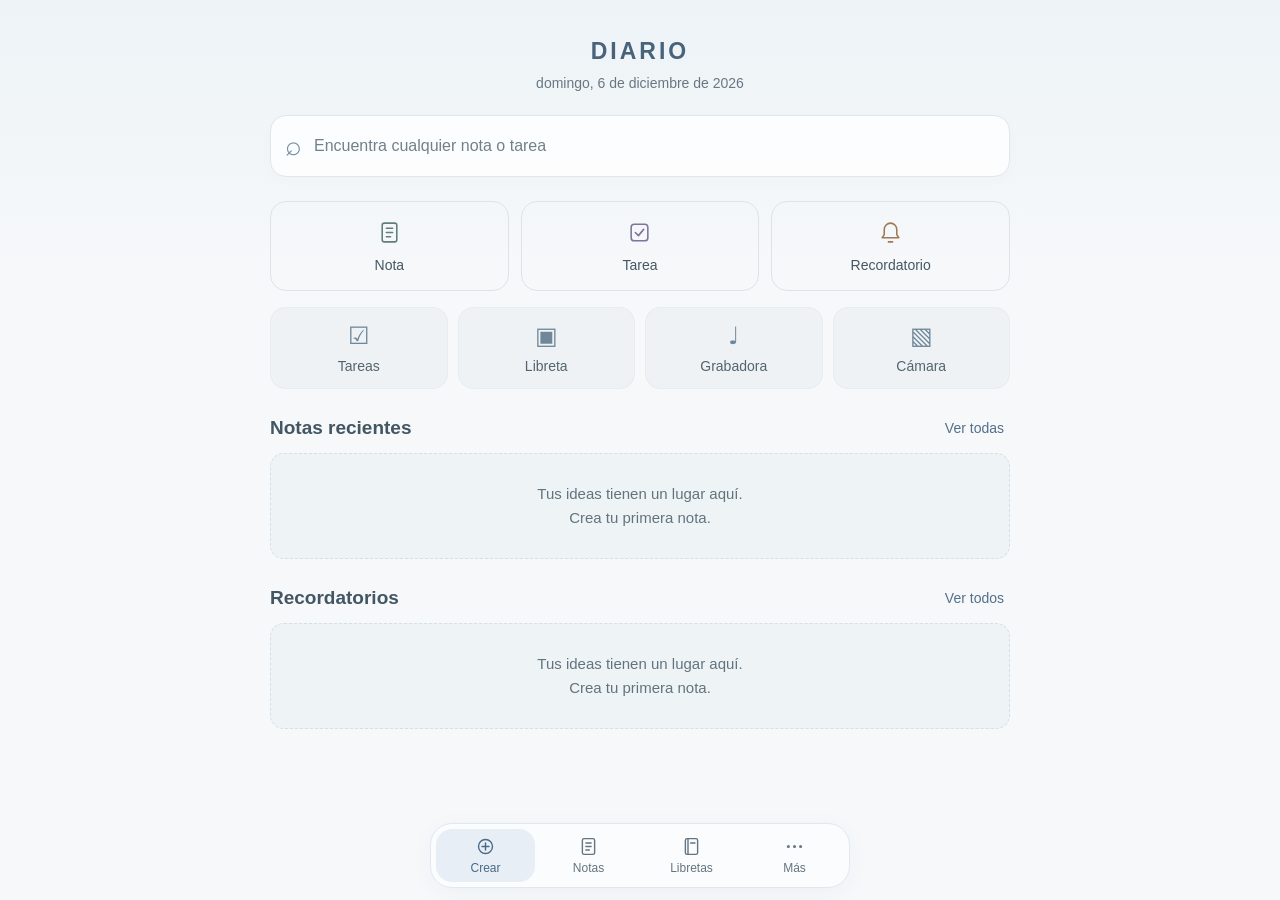
==== mi-cuaderno/index.html @ 50508338 "Add files via upload" ====
<!doctype html>
<html lang="es"><head><meta charset="UTF-8"><meta name="viewport" content="width=device-width,initial-scale=1,viewport-fit=cover"><meta name="theme-color" content="#edf3f7"><meta name="apple-mobile-web-app-capable" content="yes"><meta name="apple-mobile-web-app-title" content="DIARIO"><meta name="description" content="Tus notas, tareas y libretas en un solo lugar."><title>DIARIO</title><link rel="manifest" href="manifest.webmanifest"><link rel="icon" href="icon.svg"><link rel="apple-touch-icon" href="icon-192.png"><link rel="stylesheet" href="style.css"></head>
<body><main><section class="welcome"><h1>DIARIO</h1><p id="date"></p></section><label class="search"><span>⌕</span><input id="search" type="search" placeholder="Encuentra cualquier nota o tarea" aria-label="Buscar notas y tareas"></label><section id="content"></section></main><nav aria-label="Navegación principal"><button data-view="home"><svg viewBox="0 0 24 24" aria-hidden="true"><circle cx="12" cy="12" r="8"/><path d="M12 8v8M8 12h8"/></svg><span>Crear</span></button><button data-view="notes"><svg viewBox="0 0 24 24" aria-hidden="true"><rect x="5" y="3" width="14" height="18" rx="2"/><path d="M9 8h6M9 12h6M9 16h4"/></svg><span>Notas</span></button><button data-view="books"><svg viewBox="0 0 24 24" aria-hidden="true"><rect x="5" y="3" width="14" height="18" rx="2"/><path d="M8 3v18M11 8h5"/></svg><span>Libretas</span></button><button data-view="more"><svg viewBox="0 0 24 24" aria-hidden="true"><circle cx="5" cy="12" r="1"/><circle cx="12" cy="12" r="1"/><circle cx="19" cy="12" r="1"/></svg><span>Más</span></button></nav>
<dialog id="editor"><form id="note-form"><div class="dialog-head"><button type="button" id="cancel">Cancelar</button><strong id="editor-label">Nueva nota</strong><button class="save" type="submit">Guardar</button></div><input id="title" placeholder="Título" aria-label="Título" maxlength="200"><select id="book" aria-label="Libreta"></select><label class="reminder-label">Recordatorio<input id="reminder" type="datetime-local" aria-label="Fecha y hora del recordatorio"></label><button type="button" id="detect-reminder" class="reminder-detect">Reconocer fecha y hora del texto</button><p id="reminder-status" role="status" class="caption"></p><textarea id="body" placeholder="Empieza a escribir…" aria-label="Contenido"></textarea><div class="voice-controls"><button type="button" id="dictate" aria-pressed="false">🎙 Dictar texto</button><button type="button" id="record" aria-pressed="false">● Grabar audio</button></div><p id="voice-status" role="status" aria-live="polite"></p><p class="caption">El dictado usa el servicio de voz del navegador y puede necesitar conexión. También puedes usar el micrófono del teclado del iPhone.</p><label class="attachment">Adjuntar foto o archivo<input id="attachment" type="file" accept="image/*,application/pdf,audio/*"></label><div id="attachments"></div><button type="button" id="delete" class="danger">Eliminar nota</button></form></dialog><input id="import" type="file" accept="application/json,.json" hidden><div id="toast" role="status"></div><script src="app.js"></script></body></html>
---- mi-cuaderno/style.css ----
:root{font-family:-apple-system,BlinkMacSystemFont,"Segoe UI",sans-serif;color:#171717;background:#fff;font-size:16px;--green:#00aa2b;--purple:#a153ec;--blue:#535fff}*{box-sizing:border-box}body{margin:0}button,input,textarea,select{font:inherit}button{cursor:pointer;border:0;background:none;color:inherit}main{max-width:780px;margin:auto;padding:calc(22px + env(safe-area-inset-top)) 20px 130px}header{display:flex;align-items:center;justify-content:space-between}.avatar,.round{width:44px;height:44px;border-radius:50%;background:#30628f;color:white;font-size:24px}.round{background:var(--blue)}.brand{font-size:12px;letter-spacing:2px;color:#767676;font-weight:600}.welcome{text-align:center;margin:28px 0}h1{font-size:30px;letter-spacing:-1px;margin:0 0 10px}.welcome p{color:#787878;margin:0;font-size:15px}.search{display:flex;align-items:center;gap:10px;padding:14px;border:1px solid #d6d6d6;border-radius:12px;margin-bottom:30px}.search span{font-size:28px;color:#777}.search input{width:100%;border:0;outline:0;background:transparent;min-width:0}.actions{display:grid;grid-template-columns:1fr 1fr;gap:14px}.action{border-radius:13px;height:135px;color:white;text-align:left;padding:18px;display:flex;flex-direction:column;justify-content:space-between;overflow:hidden}.action strong{font-size:18px}.action span{font-size:40px;align-self:flex-end;opacity:.7}.green{background:var(--green)}.purple{background:var(--purple)}.shortcuts{display:grid;grid-template-columns:repeat(4,1fr);gap:10px;margin-top:16px}.shortcuts button{background:#f3f3f3;border-radius:13px;min-height:95px;font-size:14px;padding:10px 2px}.shortcuts span{display:block;font-size:27px;margin-bottom:12px}.section-head{display:flex;align-items:center;justify-content:space-between;margin:32px 0 14px}h2{font-size:21px;margin:0}.section-head button{color:var(--blue);font-weight:600}.scratch{background:#fff4b8;border:1px solid #e0d9b1;border-radius:7px;width:100%;height:155px;padding:15px;resize:vertical;font-size:17px;line-height:1.5}.caption{font-size:13px;color:#777;margin-top:9px}.card{display:block;width:100%;text-align:left;border:1px solid #e8e8e8;border-radius:12px;padding:16px;margin-bottom:10px;background:white}.card strong{display:block;margin-bottom:6px;font-size:17px}.card p{color:#777;margin:6px 0;line-height:1.5;white-space:pre-wrap;overflow-wrap:anywhere}.meta{font-size:13px;color:#888}.empty{padding:36px 20px;background:#f7f8f7;border-radius:14px;text-align:center;color:#777;line-height:1.6}.task{display:flex;align-items:center;gap:12px;padding:14px 0;border-bottom:1px solid #eee}.task input{width:22px;height:22px;accent-color:var(--purple)}.task label{flex:1;overflow-wrap:anywhere}.task.done label{text-decoration:line-through;color:#999}.task button{font-size:20px;color:#888}nav{position:fixed;bottom:calc(12px + env(safe-area-inset-bottom));left:50%;transform:translateX(-50%);width:calc(100% - 32px);max-width:500px;display:flex;background:rgba(255,255,255,.95);border:1px solid #e5e5e5;border-radius:40px;padding:6px;box-shadow:0 5px 30px #0000000c;backdrop-filter:blur(15px)}nav button{flex:1;border-radius:30px;font-size:26px;padding:8px 0}nav span{display:block;font-size:12px;margin-top:3px}nav .active{background:#eceeff;color:var(--blue)}dialog{border:0;border-radius:20px;width:calc(100% - 24px);max-width:650px;padding:20px;max-height:90dvh}dialog::backdrop{background:#0006;backdrop-filter:blur(4px)}.dialog-head{display:flex;align-items:center;justify-content:space-between;gap:8px;margin-bottom:20px;font-size:14px}.dialog-head button{padding:8px 0;color:var(--blue)}.save{font-weight:700}#title{font-size:26px;font-weight:700;border:0;width:100%;padding:8px 0;outline:none}#book{padding:8px;border:1px solid #ddd;border-radius:7px;margin:12px 0;background:#fff}#body{width:100%;min-height:35dvh;border:0;outline:none;resize:vertical;line-height:1.7}.attachment{display:block;color:var(--blue);font-size:14px;padding:12px 0}.attachment input{display:block;margin-top:10px;width:100%}#attachments img{max-width:100%;max-height:220px;border-radius:8px}#attachments a{display:block;padding:10px;overflow-wrap:anywhere}.danger{color:#b22;padding:12px 0;font-size:14px}#toast{position:fixed;bottom:120px;left:50%;transform:translateX(-50%);background:#222;color:white;border-radius:12px;padding:12px 20px;display:none;z-index:10}.settings button{display:block;width:100%;padding:18px;text-align:left;border:1px solid #eee;border-radius:12px;margin-bottom:12px}.settings p{color:#777;line-height:1.6}button:focus-visible,input:focus-visible,textarea:focus-visible,select:focus-visible{outline:2px solid var(--blue);outline-offset:3px}@media(min-width:650px){main{padding-top:30px}.action{height:165px}.scratch{height:180px}}@media(max-width:350px){.shortcuts{grid-template-columns:repeat(2,1fr)}.brand{display:none}.dialog-head strong{display:none}}
.voice-controls{display:flex;gap:10px;flex-wrap:wrap;margin:12px 0}.voice-controls button{background:#eceeff;color:#414bd3;border-radius:10px;padding:12px 15px;font-size:15px;min-height:44px}.voice-controls button[aria-pressed="true"]{background:#b22;color:white}.voice-controls button:disabled{opacity:.5;cursor:wait}#voice-status{font-size:14px;line-height:1.5;color:#555}#attachments audio{width:100%;margin-top:12px}
.reminder-label{display:block;font-size:15px;color:#555;margin:12px 0}.reminder-label input{display:block;margin-top:8px;max-width:100%;border:1px solid #ddd;border-radius:8px;padding:10px;background:white;color:#171717}.reminder-detect{color:#414bd3;font-size:14px;padding:10px 0;min-height:44px}

nav{width:calc(100% - 40px);max-width:420px;border-radius:22px;padding:5px;background:rgba(255,255,255,.97);box-shadow:0 2px 12px #00000008;gap:4px}nav button{display:flex;flex-direction:column;align-items:center;justify-content:center;gap:4px;min-height:52px;padding:7px 4px;border-radius:16px;font-size:14px;color:#737373}nav svg{width:21px;height:21px;fill:none;stroke:currentColor;stroke-width:1.6;stroke-linecap:round;stroke-linejoin:round}nav span{font-size:12px;margin:0}nav .active{background:#f1f2ff;color:#535fff}nav button:focus-visible{outline:2px solid #535fff;outline-offset:1px}

.actions{grid-template-columns:repeat(3,minmax(0,1fr));gap:10px}.action{height:auto;min-height:82px;padding:14px 6px;background:transparent;color:#414141;border:1px solid #e8e8e8;border-radius:12px;align-items:center;justify-content:center;gap:9px;text-align:center}.action strong{font-size:14px;font-weight:500}.action svg{width:23px;height:23px;fill:none;stroke:currentColor;stroke-width:1.5;stroke-linecap:round;stroke-linejoin:round}.action:hover{border-color:#aaa}.action:active{background:#fafafa}@media(max-width:350px){.actions{gap:6px}.action strong{font-size:13px}}

.welcome{margin:8px 0 24px}.welcome h1{font-size:24px;font-weight:600;letter-spacing:2px}.welcome p{font-size:14px}
:root{color:#35434b;background:#f6f8fa;--blue:#536f8b;--purple:#7f7396;--green:#607f76}body{background:linear-gradient(180deg,#edf3f7 0,#f6f8fa 270px);min-height:100dvh}.welcome h1{color:#49637a;font-size:23px;letter-spacing:3px}.welcome p{color:#697782}.search{background:#ffffffcf;border-color:#dfe7ed;border-radius:16px;box-shadow:0 3px 15px #526b7a05;margin-bottom:24px}.search span{color:#748da1}.search input{color:#35434b}.search input::placeholder{color:#71808a}.actions{gap:12px}.action{background:transparent;border-color:#dce4eb;border-radius:16px;min-height:90px;color:#455762;gap:12px}.action svg{color:#607f76;width:25px;height:25px}.action[data-action="task"] svg{color:#817399}.action[data-action="reminder"] svg{color:#a07953}.action strong{font-weight:500}.action:hover{border-color:#a9bdcc}.action:active{background:#edf2f6}.shortcuts{gap:10px}.shortcuts button{background:#eef2f5;border:1px solid #e6ecef;color:#536570;min-height:82px;border-radius:15px}.shortcuts span{font-size:24px;color:#6f8798;margin-bottom:8px}.section-head{margin-top:28px}.section-head h2{font-size:19px;font-weight:600;color:#425663}.section-head button{font-weight:500;font-size:14px}.card{background:#ffffffd9;border-color:#e2e9ef;border-radius:15px;padding:17px;border-left:3px solid #bbcbd6}.card strong{color:#3f5260;font-weight:600;font-size:16px}.card p,.caption,.meta,.settings p{color:#667580}.empty{background:#eef3f6;color:#63737e;border:1px dashed #d4dfe7;padding:28px 18px;font-size:15px}.scratch{background:#faf5e6;border-color:#e7dfc9;color:#4e514b;border-radius:14px}.task{border-color:#e2e8ed}.task.done label{color:#727d85}nav{border-color:#e0e7ed;background:rgba(250,252,254,.96);box-shadow:0 5px 22px #41566b0b}nav button{color:#657580}nav .active{background:#e7eef5;color:#496a87}nav button:focus-visible{outline-color:#536f8b}dialog{background:#fcfdfe;color:#35434b;border:1px solid #e3eaf0;border-radius:23px}dialog::backdrop{background:#344a6140}#title,#body{background:transparent;color:#35434b}#title::placeholder,#body::placeholder{color:#75828b}#book,.reminder-label input{background:#f3f6f9;border-color:#dfe6ed;color:#425663}.voice-controls button{background:#eaf0f6;color:#4f6d86}.voice-controls button[aria-pressed="true"]{background:#f0dedc;color:#85483f}.reminder-detect{color:#536f8b}.settings button{background:#ffffffb8;border-color:#e1e8ee;border-radius:15px;color:#465e70}.danger{color:#98594f}#toast{background:#435c70;box-shadow:0 4px 20px #435c7020}
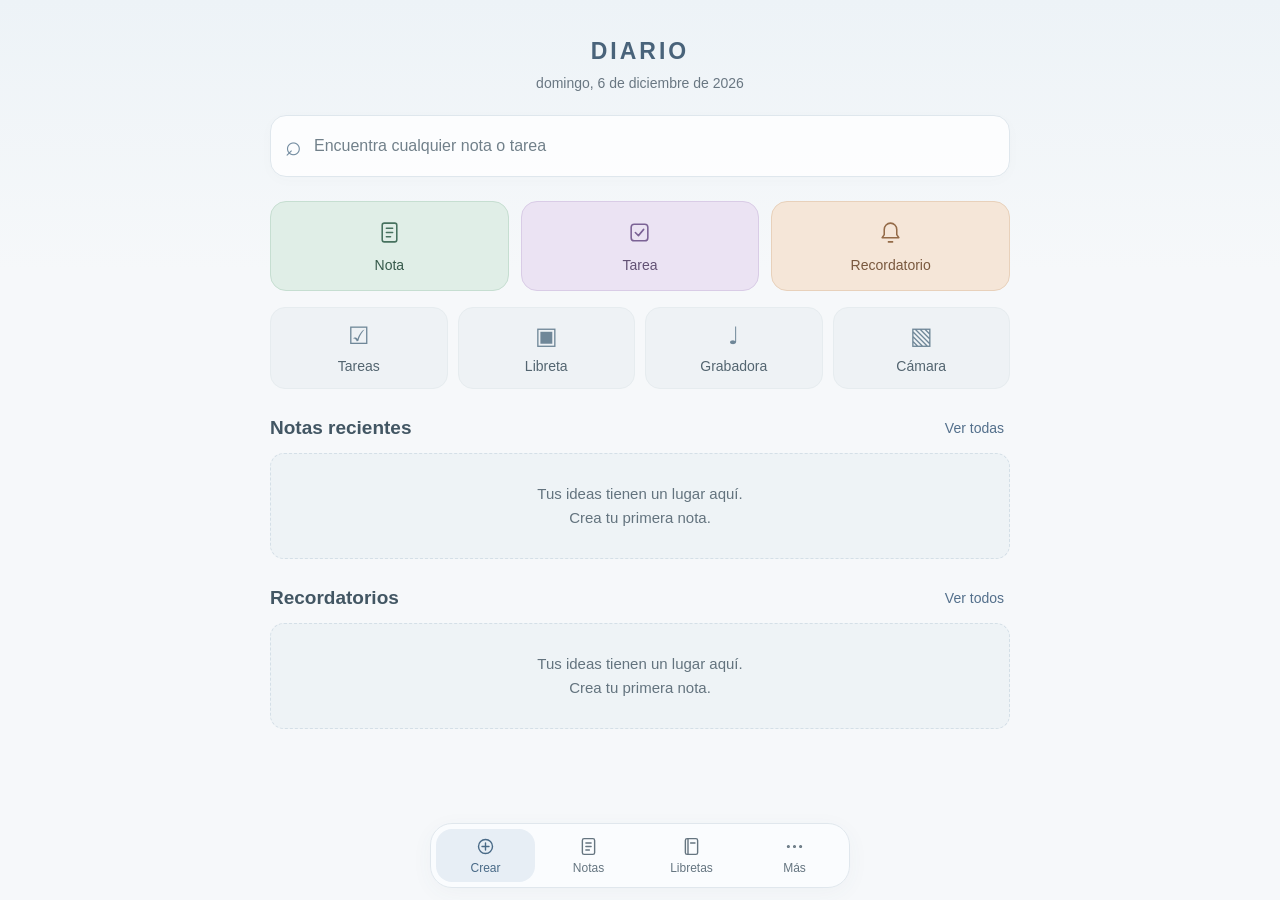
==== commit c582dcbf: "Add files via upload" ====
--- a/mi-cuaderno/index.html
+++ b/mi-cuaderno/index.html
@@ -1,4 +1,4 @@
 <!doctype html>
 <html lang="es"><head><meta charset="UTF-8"><meta name="viewport" content="width=device-width,initial-scale=1,viewport-fit=cover"><meta name="theme-color" content="#edf3f7"><meta name="apple-mobile-web-app-capable" content="yes"><meta name="apple-mobile-web-app-title" content="DIARIO"><meta name="description" content="Tus notas, tareas y libretas en un solo lugar."><title>DIARIO</title><link rel="manifest" href="manifest.webmanifest"><link rel="icon" href="icon.svg"><link rel="apple-touch-icon" href="icon-192.png"><link rel="stylesheet" href="style.css"></head>
 <body><main><section class="welcome"><h1>DIARIO</h1><p id="date"></p></section><label class="search"><span>⌕</span><input id="search" type="search" placeholder="Encuentra cualquier nota o tarea" aria-label="Buscar notas y tareas"></label><section id="content"></section></main><nav aria-label="Navegación principal"><button data-view="home"><svg viewBox="0 0 24 24" aria-hidden="true"><circle cx="12" cy="12" r="8"/><path d="M12 8v8M8 12h8"/></svg><span>Crear</span></button><button data-view="notes"><svg viewBox="0 0 24 24" aria-hidden="true"><rect x="5" y="3" width="14" height="18" rx="2"/><path d="M9 8h6M9 12h6M9 16h4"/></svg><span>Notas</span></button><button data-view="books"><svg viewBox="0 0 24 24" aria-hidden="true"><rect x="5" y="3" width="14" height="18" rx="2"/><path d="M8 3v18M11 8h5"/></svg><span>Libretas</span></button><button data-view="more"><svg viewBox="0 0 24 24" aria-hidden="true"><circle cx="5" cy="12" r="1"/><circle cx="12" cy="12" r="1"/><circle cx="19" cy="12" r="1"/></svg><span>Más</span></button></nav>
-<dialog id="editor"><form id="note-form"><div class="dialog-head"><button type="button" id="cancel">Cancelar</button><strong id="editor-label">Nueva nota</strong><button class="save" type="submit">Guardar</button></div><input id="title" placeholder="Título" aria-label="Título" maxlength="200"><select id="book" aria-label="Libreta"></select><label class="reminder-label">Recordatorio<input id="reminder" type="datetime-local" aria-label="Fecha y hora del recordatorio"></label><button type="button" id="detect-reminder" class="reminder-detect">Reconocer fecha y hora del texto</button><p id="reminder-status" role="status" class="caption"></p><textarea id="body" placeholder="Empieza a escribir…" aria-label="Contenido"></textarea><div class="voice-controls"><button type="button" id="dictate" aria-pressed="false">🎙 Dictar texto</button><button type="button" id="record" aria-pressed="false">● Grabar audio</button></div><p id="voice-status" role="status" aria-live="polite"></p><p class="caption">El dictado usa el servicio de voz del navegador y puede necesitar conexión. También puedes usar el micrófono del teclado del iPhone.</p><label class="attachment">Adjuntar foto o archivo<input id="attachment" type="file" accept="image/*,application/pdf,audio/*"></label><div id="attachments"></div><button type="button" id="delete" class="danger">Eliminar nota</button></form></dialog><input id="import" type="file" accept="application/json,.json" hidden><div id="toast" role="status"></div><script src="app.js"></script></body></html>
+<dialog id="editor"><form id="note-form"><div class="voice-controls"><button type="button" id="dictate" aria-label="Dictar texto" title="Dictar texto" aria-pressed="false"><svg viewBox="0 0 24 24" aria-hidden="true"><rect x="9" y="3" width="6" height="12" rx="3"/><path d="M6 10v2a6 6 0 0 0 12 0v-2M12 18v3M9 21h6"/></svg></button><button type="button" id="keyboard" aria-label="Escribir con teclado" title="Escribir con teclado"><svg viewBox="0 0 24 24" aria-hidden="true"><rect x="2" y="5" width="20" height="14" rx="3"/><path d="M6 9h1m3 0h1m3 0h1m3 0h1M6 12h1m3 0h1m3 0h1m3 0h1M7 16h10"/></svg></button><button type="button" id="record" hidden aria-pressed="false">● Grabar audio</button></div><div class="dialog-head"><button type="button" id="cancel">Cancelar</button><strong id="editor-label">Nueva nota</strong><button class="save" type="submit">Guardar</button></div><input id="title" aria-label="Título" maxlength="200" hidden><select id="book" aria-label="Libreta" hidden></select><label class="reminder-label" id="reminder-fields" hidden>Recordatorio<input id="reminder" type="datetime-local" aria-label="Fecha y hora del recordatorio"></label><button type="button" id="detect-reminder" class="reminder-detect" hidden>Reconocer fecha y hora del texto</button><p id="reminder-status" role="status" class="caption"></p><textarea id="body" aria-label="Contenido"></textarea><p id="voice-status" role="status" aria-live="polite"></p><details id="attachment-options"><summary>Adjuntos</summary><label class="attachment">Adjuntar foto o archivo<input id="attachment" type="file" accept="image/*,application/pdf,audio/*"></label></details><div id="attachments"></div><button type="button" id="delete" class="danger">Eliminar nota</button></form></dialog><input id="import" type="file" accept="application/json,.json" hidden><div id="toast" role="status"></div><script src="app.js"></script></body></html>
--- a/mi-cuaderno/style.css
+++ b/mi-cuaderno/style.css
@@ -8,3 +8,9 @@
 
 .welcome{margin:8px 0 24px}.welcome h1{font-size:24px;font-weight:600;letter-spacing:2px}.welcome p{font-size:14px}
 :root{color:#35434b;background:#f6f8fa;--blue:#536f8b;--purple:#7f7396;--green:#607f76}body{background:linear-gradient(180deg,#edf3f7 0,#f6f8fa 270px);min-height:100dvh}.welcome h1{color:#49637a;font-size:23px;letter-spacing:3px}.welcome p{color:#697782}.search{background:#ffffffcf;border-color:#dfe7ed;border-radius:16px;box-shadow:0 3px 15px #526b7a05;margin-bottom:24px}.search span{color:#748da1}.search input{color:#35434b}.search input::placeholder{color:#71808a}.actions{gap:12px}.action{background:transparent;border-color:#dce4eb;border-radius:16px;min-height:90px;color:#455762;gap:12px}.action svg{color:#607f76;width:25px;height:25px}.action[data-action="task"] svg{color:#817399}.action[data-action="reminder"] svg{color:#a07953}.action strong{font-weight:500}.action:hover{border-color:#a9bdcc}.action:active{background:#edf2f6}.shortcuts{gap:10px}.shortcuts button{background:#eef2f5;border:1px solid #e6ecef;color:#536570;min-height:82px;border-radius:15px}.shortcuts span{font-size:24px;color:#6f8798;margin-bottom:8px}.section-head{margin-top:28px}.section-head h2{font-size:19px;font-weight:600;color:#425663}.section-head button{font-weight:500;font-size:14px}.card{background:#ffffffd9;border-color:#e2e9ef;border-radius:15px;padding:17px;border-left:3px solid #bbcbd6}.card strong{color:#3f5260;font-weight:600;font-size:16px}.card p,.caption,.meta,.settings p{color:#667580}.empty{background:#eef3f6;color:#63737e;border:1px dashed #d4dfe7;padding:28px 18px;font-size:15px}.scratch{background:#faf5e6;border-color:#e7dfc9;color:#4e514b;border-radius:14px}.task{border-color:#e2e8ed}.task.done label{color:#727d85}nav{border-color:#e0e7ed;background:rgba(250,252,254,.96);box-shadow:0 5px 22px #41566b0b}nav button{color:#657580}nav .active{background:#e7eef5;color:#496a87}nav button:focus-visible{outline-color:#536f8b}dialog{background:#fcfdfe;color:#35434b;border:1px solid #e3eaf0;border-radius:23px}dialog::backdrop{background:#344a6140}#title,#body{background:transparent;color:#35434b}#title::placeholder,#body::placeholder{color:#75828b}#book,.reminder-label input{background:#f3f6f9;border-color:#dfe6ed;color:#425663}.voice-controls button{background:#eaf0f6;color:#4f6d86}.voice-controls button[aria-pressed="true"]{background:#f0dedc;color:#85483f}.reminder-detect{color:#536f8b}.settings button{background:#ffffffb8;border-color:#e1e8ee;border-radius:15px;color:#465e70}.danger{color:#98594f}#toast{background:#435c70;box-shadow:0 4px 20px #435c7020}
+/* Fondos suaves para las acciones principales */
+.action[data-action="new"]{background:#e0eee7;border-color:#c6ded1;color:#35594a}.action[data-action="new"] svg{color:#47725f}.action[data-action="task"]{background:#ebe3f3;border-color:#d9cce6;color:#625174}.action[data-action="task"] svg{color:#7b6295}.action[data-action="reminder"]{background:#f5e6d8;border-color:#e8d1bb;color:#79583e}.action[data-action="reminder"] svg{color:#946b48}.action:hover{filter:brightness(.98)}.action:active{filter:brightness(.95)}
+
+[hidden]{display:none!important}#body{min-height:42dvh;padding:8px 0;font-size:18px;line-height:1.7}.voice-controls{justify-content:center;gap:20px;margin:16px 0}.voice-controls button{display:flex;align-items:center;justify-content:center;width:48px;height:48px;min-height:48px;padding:12px;border-radius:50%;background:#eaf0f6;color:#536f8b}.voice-controls svg{width:24px;height:24px;fill:none;stroke:currentColor;stroke-width:1.6;stroke-linecap:round;stroke-linejoin:round}#voice-status:empty,#reminder-status:empty{display:none}#attachment-options summary{font-size:14px;color:#667580;cursor:pointer;padding:10px 0}.reminder-label{margin:0 0 14px}.dialog-head{margin-bottom:12px}#record{width:auto;border-radius:12px}
+
+#note-form>.voice-controls{margin:0 0 12px;justify-content:center}#body{min-height:28dvh}dialog{max-height:92dvh;padding-top:14px}
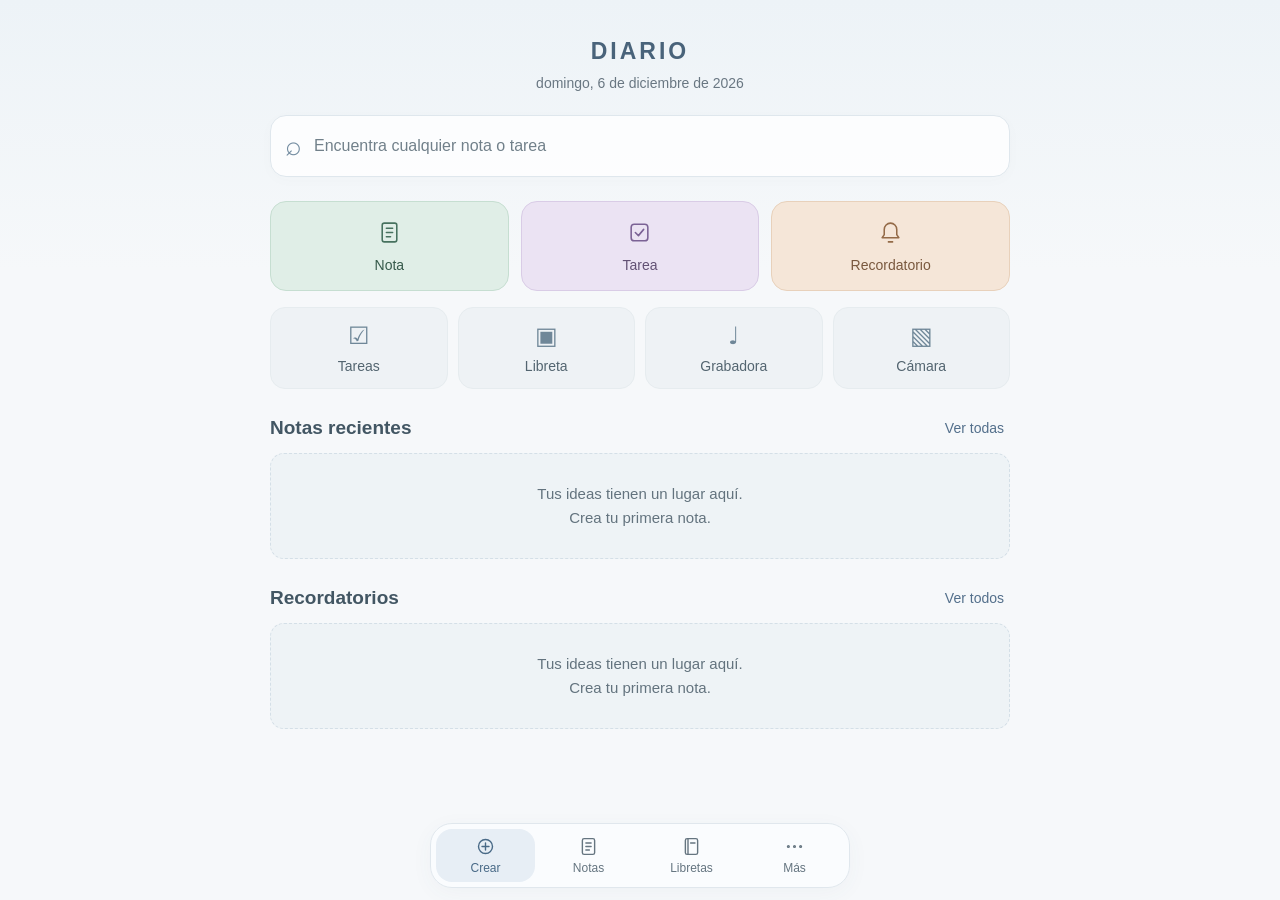
==== commit c22fc3fc: "Add files via upload" ====
--- a/mi-cuaderno/index.html
+++ b/mi-cuaderno/index.html
@@ -1,4 +1,4 @@
 <!doctype html>
-<html lang="es"><head><meta charset="UTF-8"><meta name="viewport" content="width=device-width,initial-scale=1,viewport-fit=cover"><meta name="theme-color" content="#edf3f7"><meta name="apple-mobile-web-app-capable" content="yes"><meta name="apple-mobile-web-app-title" content="DIARIO"><meta name="description" content="Tus notas, tareas y libretas en un solo lugar."><title>DIARIO</title><link rel="manifest" href="manifest.webmanifest"><link rel="icon" href="icon.svg"><link rel="apple-touch-icon" href="icon-192.png"><link rel="stylesheet" href="style.css"></head>
+<html lang="es"><head><meta charset="UTF-8"><meta name="viewport" content="width=device-width,initial-scale=1,viewport-fit=cover"><meta name="theme-color" content="#edf3f7"><meta name="apple-mobile-web-app-capable" content="yes"><meta name="apple-mobile-web-app-title" content="DIARIO"><meta name="description" content="Tus notas, tareas y libretas en un solo lugar."><title>DIARIO</title><link rel="manifest" href="manifest.webmanifest"><link rel="icon" href="icon.svg"><link rel="apple-touch-icon" href="icon-192.png"><link rel="stylesheet" href="style.css?v=12"></head>
 <body><main><section class="welcome"><h1>DIARIO</h1><p id="date"></p></section><label class="search"><span>⌕</span><input id="search" type="search" placeholder="Encuentra cualquier nota o tarea" aria-label="Buscar notas y tareas"></label><section id="content"></section></main><nav aria-label="Navegación principal"><button data-view="home"><svg viewBox="0 0 24 24" aria-hidden="true"><circle cx="12" cy="12" r="8"/><path d="M12 8v8M8 12h8"/></svg><span>Crear</span></button><button data-view="notes"><svg viewBox="0 0 24 24" aria-hidden="true"><rect x="5" y="3" width="14" height="18" rx="2"/><path d="M9 8h6M9 12h6M9 16h4"/></svg><span>Notas</span></button><button data-view="books"><svg viewBox="0 0 24 24" aria-hidden="true"><rect x="5" y="3" width="14" height="18" rx="2"/><path d="M8 3v18M11 8h5"/></svg><span>Libretas</span></button><button data-view="more"><svg viewBox="0 0 24 24" aria-hidden="true"><circle cx="5" cy="12" r="1"/><circle cx="12" cy="12" r="1"/><circle cx="19" cy="12" r="1"/></svg><span>Más</span></button></nav>
-<dialog id="editor"><form id="note-form"><div class="voice-controls"><button type="button" id="dictate" aria-label="Dictar texto" title="Dictar texto" aria-pressed="false"><svg viewBox="0 0 24 24" aria-hidden="true"><rect x="9" y="3" width="6" height="12" rx="3"/><path d="M6 10v2a6 6 0 0 0 12 0v-2M12 18v3M9 21h6"/></svg></button><button type="button" id="keyboard" aria-label="Escribir con teclado" title="Escribir con teclado"><svg viewBox="0 0 24 24" aria-hidden="true"><rect x="2" y="5" width="20" height="14" rx="3"/><path d="M6 9h1m3 0h1m3 0h1m3 0h1M6 12h1m3 0h1m3 0h1m3 0h1M7 16h10"/></svg></button><button type="button" id="record" hidden aria-pressed="false">● Grabar audio</button></div><div class="dialog-head"><button type="button" id="cancel">Cancelar</button><strong id="editor-label">Nueva nota</strong><button class="save" type="submit">Guardar</button></div><input id="title" aria-label="Título" maxlength="200" hidden><select id="book" aria-label="Libreta" hidden></select><label class="reminder-label" id="reminder-fields" hidden>Recordatorio<input id="reminder" type="datetime-local" aria-label="Fecha y hora del recordatorio"></label><button type="button" id="detect-reminder" class="reminder-detect" hidden>Reconocer fecha y hora del texto</button><p id="reminder-status" role="status" class="caption"></p><textarea id="body" aria-label="Contenido"></textarea><p id="voice-status" role="status" aria-live="polite"></p><details id="attachment-options"><summary>Adjuntos</summary><label class="attachment">Adjuntar foto o archivo<input id="attachment" type="file" accept="image/*,application/pdf,audio/*"></label></details><div id="attachments"></div><button type="button" id="delete" class="danger">Eliminar nota</button></form></dialog><input id="import" type="file" accept="application/json,.json" hidden><div id="toast" role="status"></div><script src="app.js"></script></body></html>
+<dialog id="editor"><form id="note-form"><div class="voice-controls"><button type="button" id="dictate" aria-label="Dictar texto" title="Dictar texto" aria-pressed="false"><svg viewBox="0 0 24 24" aria-hidden="true"><rect x="9" y="3" width="6" height="12" rx="3"/><path d="M6 10v2a6 6 0 0 0 12 0v-2M12 18v3M9 21h6"/></svg></button><button type="button" id="keyboard" aria-label="Escribir con teclado" title="Escribir con teclado"><svg viewBox="0 0 24 24" aria-hidden="true"><rect x="2" y="5" width="20" height="14" rx="3"/><path d="M6 9h1m3 0h1m3 0h1m3 0h1M6 12h1m3 0h1m3 0h1m3 0h1M7 16h10"/></svg></button><button type="button" id="record" hidden aria-pressed="false">● Grabar audio</button></div><div class="dialog-head"><button type="button" id="cancel" class="editor-icon" aria-label="Cancelar" title="Cancelar"><span aria-hidden="true">×</span></button><strong id="editor-label">Nueva nota</strong><button class="save editor-icon" type="submit" aria-label="Guardar" title="Guardar"><span aria-hidden="true">✓</span></button></div><input id="title" aria-label="Título" maxlength="200" hidden><select id="book" aria-label="Libreta" hidden></select><label class="reminder-label" id="reminder-fields" hidden>Recordatorio<input id="reminder" type="datetime-local" aria-label="Fecha y hora del recordatorio"></label><button type="button" id="detect-reminder" class="reminder-detect" hidden>Reconocer fecha y hora del texto</button><p id="reminder-status" role="status" class="caption"></p><textarea id="body" aria-label="Contenido"></textarea><p id="voice-status" role="status" aria-live="polite"></p><details id="attachment-options"><summary>Adjuntos</summary><label class="attachment">Adjuntar foto o archivo<input id="attachment" type="file" accept="image/*,application/pdf,audio/*"></label></details><div id="attachments"></div><button type="button" id="delete" class="danger">Eliminar nota</button></form></dialog><input id="import" type="file" accept="application/json,.json" hidden><div id="toast" role="status"></div><script src="app.js"></script></body></html>
--- a/mi-cuaderno/style.css
+++ b/mi-cuaderno/style.css
@@ -14,3 +14,7 @@
 [hidden]{display:none!important}#body{min-height:42dvh;padding:8px 0;font-size:18px;line-height:1.7}.voice-controls{justify-content:center;gap:20px;margin:16px 0}.voice-controls button{display:flex;align-items:center;justify-content:center;width:48px;height:48px;min-height:48px;padding:12px;border-radius:50%;background:#eaf0f6;color:#536f8b}.voice-controls svg{width:24px;height:24px;fill:none;stroke:currentColor;stroke-width:1.6;stroke-linecap:round;stroke-linejoin:round}#voice-status:empty,#reminder-status:empty{display:none}#attachment-options summary{font-size:14px;color:#667580;cursor:pointer;padding:10px 0}.reminder-label{margin:0 0 14px}.dialog-head{margin-bottom:12px}#record{width:auto;border-radius:12px}
 
 #note-form>.voice-controls{margin:0 0 12px;justify-content:center}#body{min-height:28dvh}dialog{max-height:92dvh;padding-top:14px}
+
+.dialog-head .editor-icon{display:flex;align-items:center;justify-content:center;width:44px;height:44px;padding:10px;border-radius:50%;color:#657580}.editor-icon svg{width:24px;height:24px;fill:none;stroke:currentColor;stroke-width:1.8;stroke-linecap:round;stroke-linejoin:round}.dialog-head .save.editor-icon{color:#47725f;background:#e0eee7}.dialog-head #cancel{background:#eef2f5}
+
+.dialog-head{display:grid;grid-template-columns:44px minmax(0,1fr) 44px;align-items:center}.dialog-head strong{text-align:center}.dialog-head .editor-icon{flex-shrink:0;min-width:44px;min-height:44px}.editor-icon span{display:block;font-family:-apple-system,BlinkMacSystemFont,"Segoe UI",sans-serif;font-size:30px;font-weight:400;line-height:1;color:inherit}
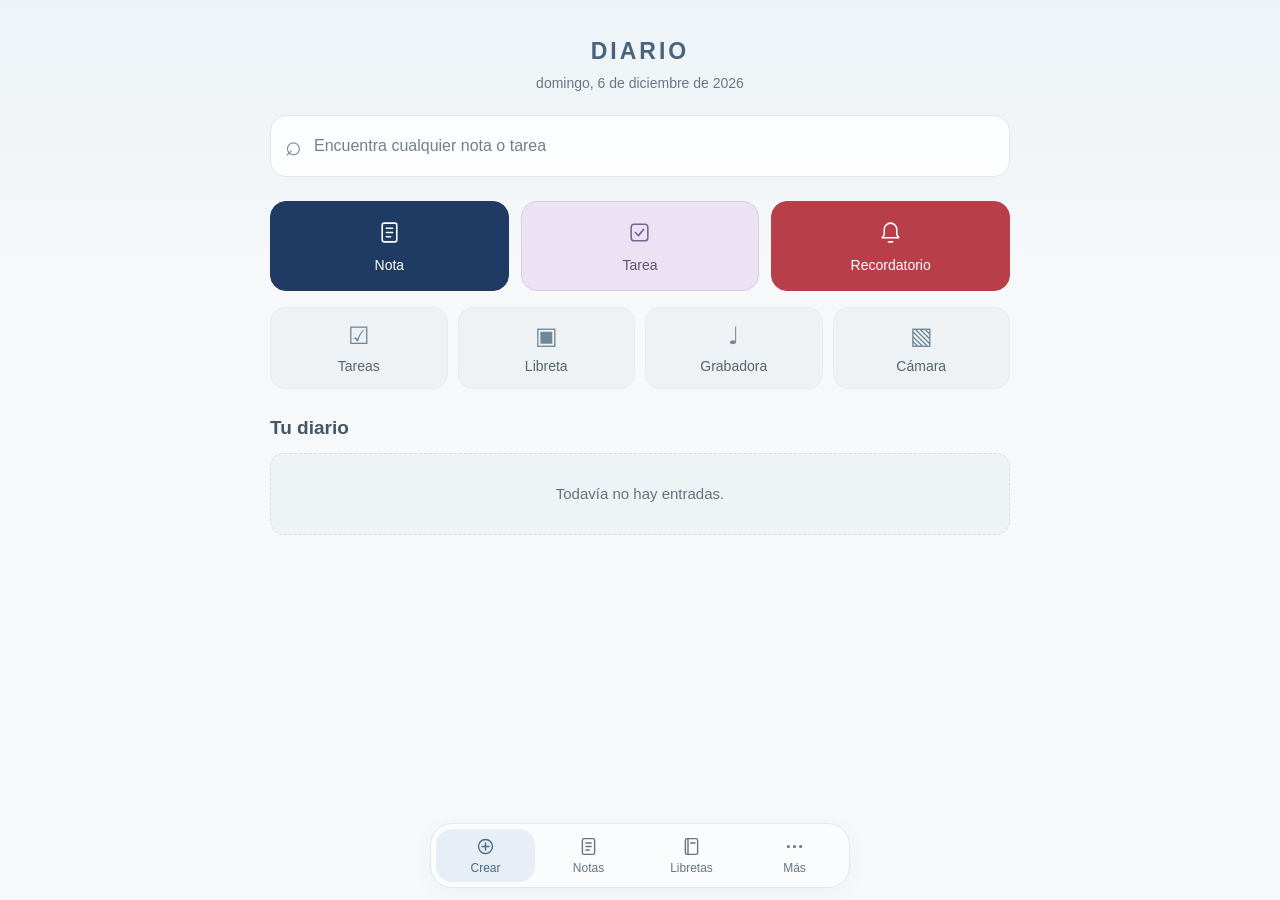
==== commit 53fc5f65: "Add files via upload" ====
--- a/mi-cuaderno/index.html
+++ b/mi-cuaderno/index.html
@@ -1,4 +1,4 @@
 <!doctype html>
-<html lang="es"><head><meta charset="UTF-8"><meta name="viewport" content="width=device-width,initial-scale=1,viewport-fit=cover"><meta name="theme-color" content="#edf3f7"><meta name="apple-mobile-web-app-capable" content="yes"><meta name="apple-mobile-web-app-title" content="DIARIO"><meta name="description" content="Tus notas, tareas y libretas en un solo lugar."><title>DIARIO</title><link rel="manifest" href="manifest.webmanifest"><link rel="icon" href="icon.svg"><link rel="apple-touch-icon" href="icon-192.png"><link rel="stylesheet" href="style.css?v=12"></head>
+<html lang="es"><head><meta charset="UTF-8"><meta name="viewport" content="width=device-width,initial-scale=1,viewport-fit=cover"><meta name="theme-color" content="#edf3f7"><meta name="apple-mobile-web-app-capable" content="yes"><meta name="apple-mobile-web-app-title" content="DIARIO"><meta name="description" content="Tus notas, tareas y libretas en un solo lugar."><title>DIARIO</title><link rel="manifest" href="manifest.webmanifest"><link rel="icon" href="icon.svg"><link rel="apple-touch-icon" href="icon-192.png"><link rel="stylesheet" href="style.css?v=13"></head>
 <body><main><section class="welcome"><h1>DIARIO</h1><p id="date"></p></section><label class="search"><span>⌕</span><input id="search" type="search" placeholder="Encuentra cualquier nota o tarea" aria-label="Buscar notas y tareas"></label><section id="content"></section></main><nav aria-label="Navegación principal"><button data-view="home"><svg viewBox="0 0 24 24" aria-hidden="true"><circle cx="12" cy="12" r="8"/><path d="M12 8v8M8 12h8"/></svg><span>Crear</span></button><button data-view="notes"><svg viewBox="0 0 24 24" aria-hidden="true"><rect x="5" y="3" width="14" height="18" rx="2"/><path d="M9 8h6M9 12h6M9 16h4"/></svg><span>Notas</span></button><button data-view="books"><svg viewBox="0 0 24 24" aria-hidden="true"><rect x="5" y="3" width="14" height="18" rx="2"/><path d="M8 3v18M11 8h5"/></svg><span>Libretas</span></button><button data-view="more"><svg viewBox="0 0 24 24" aria-hidden="true"><circle cx="5" cy="12" r="1"/><circle cx="12" cy="12" r="1"/><circle cx="19" cy="12" r="1"/></svg><span>Más</span></button></nav>
-<dialog id="editor"><form id="note-form"><div class="voice-controls"><button type="button" id="dictate" aria-label="Dictar texto" title="Dictar texto" aria-pressed="false"><svg viewBox="0 0 24 24" aria-hidden="true"><rect x="9" y="3" width="6" height="12" rx="3"/><path d="M6 10v2a6 6 0 0 0 12 0v-2M12 18v3M9 21h6"/></svg></button><button type="button" id="keyboard" aria-label="Escribir con teclado" title="Escribir con teclado"><svg viewBox="0 0 24 24" aria-hidden="true"><rect x="2" y="5" width="20" height="14" rx="3"/><path d="M6 9h1m3 0h1m3 0h1m3 0h1M6 12h1m3 0h1m3 0h1m3 0h1M7 16h10"/></svg></button><button type="button" id="record" hidden aria-pressed="false">● Grabar audio</button></div><div class="dialog-head"><button type="button" id="cancel" class="editor-icon" aria-label="Cancelar" title="Cancelar"><span aria-hidden="true">×</span></button><strong id="editor-label">Nueva nota</strong><button class="save editor-icon" type="submit" aria-label="Guardar" title="Guardar"><span aria-hidden="true">✓</span></button></div><input id="title" aria-label="Título" maxlength="200" hidden><select id="book" aria-label="Libreta" hidden></select><label class="reminder-label" id="reminder-fields" hidden>Recordatorio<input id="reminder" type="datetime-local" aria-label="Fecha y hora del recordatorio"></label><button type="button" id="detect-reminder" class="reminder-detect" hidden>Reconocer fecha y hora del texto</button><p id="reminder-status" role="status" class="caption"></p><textarea id="body" aria-label="Contenido"></textarea><p id="voice-status" role="status" aria-live="polite"></p><details id="attachment-options"><summary>Adjuntos</summary><label class="attachment">Adjuntar foto o archivo<input id="attachment" type="file" accept="image/*,application/pdf,audio/*"></label></details><div id="attachments"></div><button type="button" id="delete" class="danger">Eliminar nota</button></form></dialog><input id="import" type="file" accept="application/json,.json" hidden><div id="toast" role="status"></div><script src="app.js"></script></body></html>
+<dialog id="editor"><form id="note-form"><div class="voice-controls"><button type="button" id="dictate" aria-label="Dictar texto" title="Dictar texto" aria-pressed="false"><svg viewBox="0 0 24 24" aria-hidden="true"><rect x="9" y="3" width="6" height="12" rx="3"/><path d="M6 10v2a6 6 0 0 0 12 0v-2M12 18v3M9 21h6"/></svg></button><button type="button" id="keyboard" aria-label="Escribir con teclado" title="Escribir con teclado"><svg viewBox="0 0 24 24" aria-hidden="true"><rect x="2" y="5" width="20" height="14" rx="3"/><path d="M6 9h1m3 0h1m3 0h1m3 0h1M6 12h1m3 0h1m3 0h1m3 0h1M7 16h10"/></svg></button><button type="button" id="record" hidden aria-pressed="false">● Grabar audio</button></div><div class="dialog-head"><button type="button" id="cancel" class="editor-icon" aria-label="Cancelar" title="Cancelar"><span aria-hidden="true">×</span></button><strong id="editor-label">Nueva nota</strong><button class="save editor-icon" type="submit" aria-label="Guardar" title="Guardar"><span aria-hidden="true">✓</span></button></div><input id="title" aria-label="Título" maxlength="200" hidden><select id="book" aria-label="Libreta" hidden></select><label class="reminder-label" id="reminder-fields" hidden>Recordatorio<input id="reminder" type="datetime-local" aria-label="Fecha y hora del recordatorio"></label><button type="button" id="detect-reminder" class="reminder-detect" hidden>Reconocer fecha y hora del texto</button><p id="reminder-status" role="status" class="caption"></p><textarea id="body" aria-label="Contenido"></textarea><p id="voice-status" role="status" aria-live="polite"></p><details id="attachment-options"><summary>Adjuntos</summary><label class="attachment">Adjuntar foto o archivo<input id="attachment" type="file" accept="image/*,application/pdf,audio/*"></label></details><div id="attachments"></div><button type="button" id="delete" class="danger">Eliminar nota</button></form></dialog><input id="import" type="file" accept="application/json,.json" hidden><div id="toast" role="status"></div><script src="app.js?v=13"></script></body></html>
--- a/mi-cuaderno/style.css
+++ b/mi-cuaderno/style.css
@@ -18,3 +18,5 @@
 .dialog-head .editor-icon{display:flex;align-items:center;justify-content:center;width:44px;height:44px;padding:10px;border-radius:50%;color:#657580}.editor-icon svg{width:24px;height:24px;fill:none;stroke:currentColor;stroke-width:1.8;stroke-linecap:round;stroke-linejoin:round}.dialog-head .save.editor-icon{color:#47725f;background:#e0eee7}.dialog-head #cancel{background:#eef2f5}
 
 .dialog-head{display:grid;grid-template-columns:44px minmax(0,1fr) 44px;align-items:center}.dialog-head strong{text-align:center}.dialog-head .editor-icon{flex-shrink:0;min-width:44px;min-height:44px}.editor-icon span{display:block;font-family:-apple-system,BlinkMacSystemFont,"Segoe UI",sans-serif;font-size:30px;font-weight:400;line-height:1;color:inherit}
+
+#reminder-fields{margin-top:24px;margin-bottom:18px}.action[data-action="new"]{background:#203b63;border-color:#203b63;color:#fff}.action[data-action="new"] svg{color:#fff}.action[data-action="reminder"]{background:#b83e49;border-color:#b83e49;color:#fff}.action[data-action="reminder"] svg{color:#fff}.card{position:relative;padding-top:48px}.type-badge{position:absolute;top:12px;right:12px;display:inline-block;border-radius:7px;padding:5px 9px;font-size:12px;font-weight:600;line-height:1.2}.type-note{background:#203b63;color:#fff}.type-reminder{background:#b83e49;color:#fff}.type-task{background:#ebe3f3;color:#625174}.home-task .task{border-bottom:0;padding-bottom:0;margin-top:8px}.home-task.done strong{text-decoration:line-through;color:#727d85}.card[data-book]{padding-top:17px}
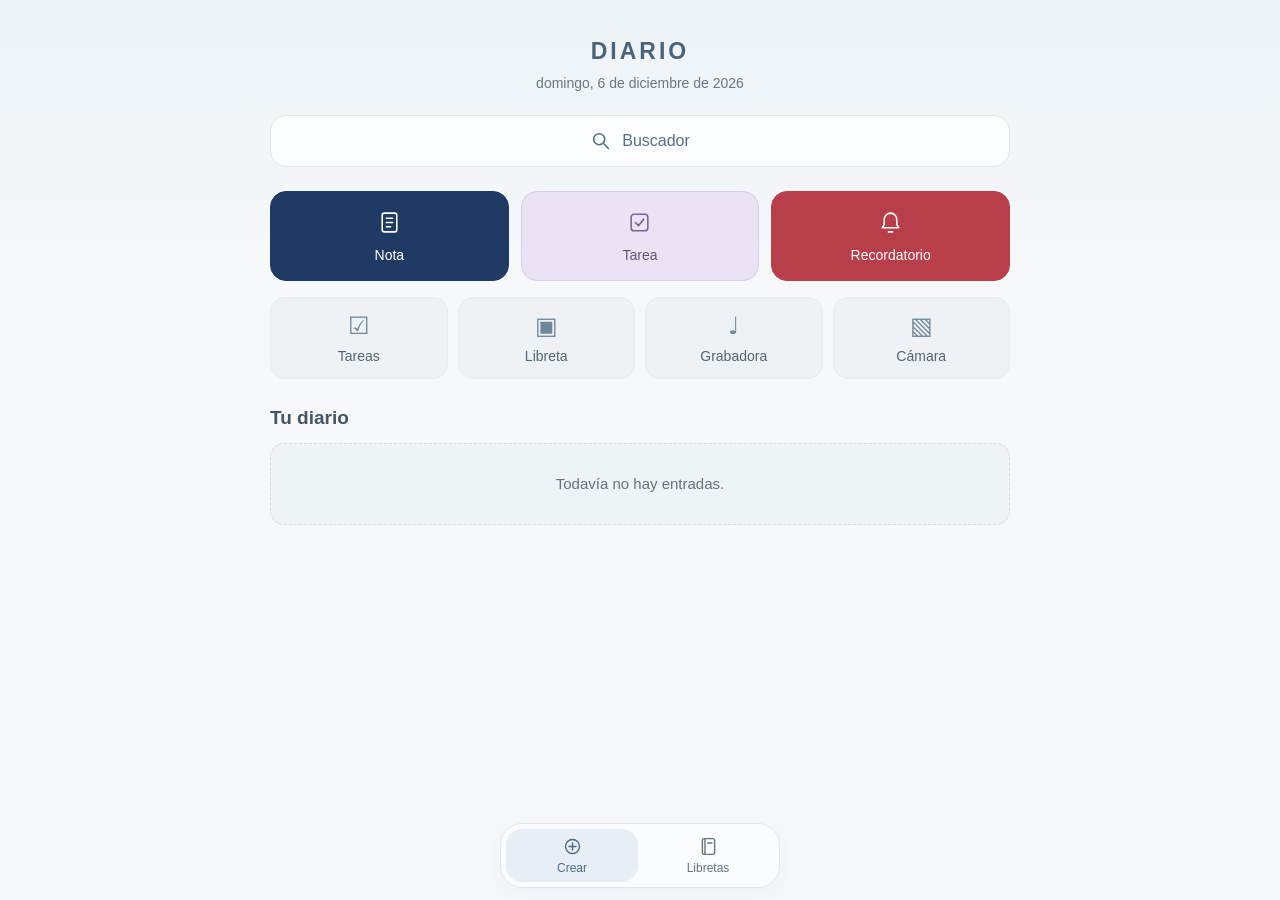
==== commit c6408320: "Add files via upload" ====
--- a/mi-cuaderno/index.html
+++ b/mi-cuaderno/index.html
@@ -1,4 +1,4 @@
 <!doctype html>
-<html lang="es"><head><meta charset="UTF-8"><meta name="viewport" content="width=device-width,initial-scale=1,viewport-fit=cover"><meta name="theme-color" content="#edf3f7"><meta name="apple-mobile-web-app-capable" content="yes"><meta name="apple-mobile-web-app-title" content="DIARIO"><meta name="description" content="Tus notas, tareas y libretas en un solo lugar."><title>DIARIO</title><link rel="manifest" href="manifest.webmanifest"><link rel="icon" href="icon.svg"><link rel="apple-touch-icon" href="icon-192.png"><link rel="stylesheet" href="style.css?v=13"></head>
-<body><main><section class="welcome"><h1>DIARIO</h1><p id="date"></p></section><label class="search"><span>⌕</span><input id="search" type="search" placeholder="Encuentra cualquier nota o tarea" aria-label="Buscar notas y tareas"></label><section id="content"></section></main><nav aria-label="Navegación principal"><button data-view="home"><svg viewBox="0 0 24 24" aria-hidden="true"><circle cx="12" cy="12" r="8"/><path d="M12 8v8M8 12h8"/></svg><span>Crear</span></button><button data-view="notes"><svg viewBox="0 0 24 24" aria-hidden="true"><rect x="5" y="3" width="14" height="18" rx="2"/><path d="M9 8h6M9 12h6M9 16h4"/></svg><span>Notas</span></button><button data-view="books"><svg viewBox="0 0 24 24" aria-hidden="true"><rect x="5" y="3" width="14" height="18" rx="2"/><path d="M8 3v18M11 8h5"/></svg><span>Libretas</span></button><button data-view="more"><svg viewBox="0 0 24 24" aria-hidden="true"><circle cx="5" cy="12" r="1"/><circle cx="12" cy="12" r="1"/><circle cx="19" cy="12" r="1"/></svg><span>Más</span></button></nav>
-<dialog id="editor"><form id="note-form"><div class="voice-controls"><button type="button" id="dictate" aria-label="Dictar texto" title="Dictar texto" aria-pressed="false"><svg viewBox="0 0 24 24" aria-hidden="true"><rect x="9" y="3" width="6" height="12" rx="3"/><path d="M6 10v2a6 6 0 0 0 12 0v-2M12 18v3M9 21h6"/></svg></button><button type="button" id="keyboard" aria-label="Escribir con teclado" title="Escribir con teclado"><svg viewBox="0 0 24 24" aria-hidden="true"><rect x="2" y="5" width="20" height="14" rx="3"/><path d="M6 9h1m3 0h1m3 0h1m3 0h1M6 12h1m3 0h1m3 0h1m3 0h1M7 16h10"/></svg></button><button type="button" id="record" hidden aria-pressed="false">● Grabar audio</button></div><div class="dialog-head"><button type="button" id="cancel" class="editor-icon" aria-label="Cancelar" title="Cancelar"><span aria-hidden="true">×</span></button><strong id="editor-label">Nueva nota</strong><button class="save editor-icon" type="submit" aria-label="Guardar" title="Guardar"><span aria-hidden="true">✓</span></button></div><input id="title" aria-label="Título" maxlength="200" hidden><select id="book" aria-label="Libreta" hidden></select><label class="reminder-label" id="reminder-fields" hidden>Recordatorio<input id="reminder" type="datetime-local" aria-label="Fecha y hora del recordatorio"></label><button type="button" id="detect-reminder" class="reminder-detect" hidden>Reconocer fecha y hora del texto</button><p id="reminder-status" role="status" class="caption"></p><textarea id="body" aria-label="Contenido"></textarea><p id="voice-status" role="status" aria-live="polite"></p><details id="attachment-options"><summary>Adjuntos</summary><label class="attachment">Adjuntar foto o archivo<input id="attachment" type="file" accept="image/*,application/pdf,audio/*"></label></details><div id="attachments"></div><button type="button" id="delete" class="danger">Eliminar nota</button></form></dialog><input id="import" type="file" accept="application/json,.json" hidden><div id="toast" role="status"></div><script src="app.js?v=13"></script></body></html>
+<html lang="es"><head><meta charset="UTF-8"><meta name="viewport" content="width=device-width,initial-scale=1,viewport-fit=cover"><meta name="theme-color" content="#edf3f7"><meta name="apple-mobile-web-app-capable" content="yes"><meta name="apple-mobile-web-app-title" content="DIARIO"><meta name="description" content="Tus notas, tareas y libretas en un solo lugar."><title>DIARIO</title><link rel="manifest" href="manifest.webmanifest"><link rel="icon" href="icon.svg"><link rel="apple-touch-icon" href="icon-192.png"><link rel="stylesheet" href="style.css?v=18"></head>
+<body><main><section class="welcome"><h1>DIARIO</h1><p id="date"></p></section><button class="search-launch" data-view="search"><svg viewBox="0 0 24 24" aria-hidden="true"><circle cx="10" cy="10" r="6"/><path d="m15 15 5 5"/></svg><span>Buscador</span></button><label class="search" id="search-field" hidden><input id="search" type="search" placeholder="Buscar notas, tareas y recordatorios" aria-label="Buscar notas, tareas y recordatorios"></label><section id="content"></section></main><nav aria-label="Navegación principal"><button data-view="home"><svg viewBox="0 0 24 24" aria-hidden="true"><circle cx="12" cy="12" r="8"/><path d="M12 8v8M8 12h8"/></svg><span>Crear</span></button><button data-view="books"><svg viewBox="0 0 24 24" aria-hidden="true"><rect x="5" y="3" width="14" height="18" rx="2"/><path d="M8 3v18M11 8h5"/></svg><span>Libretas</span></button></nav>
+<dialog id="editor"><form id="note-form"><div class="voice-controls"><button type="button" id="dictate" aria-label="Dictar texto" title="Dictar texto" aria-pressed="false"><svg viewBox="0 0 24 24" aria-hidden="true"><rect x="9" y="3" width="6" height="12" rx="3"/><path d="M6 10v2a6 6 0 0 0 12 0v-2M12 18v3M9 21h6"/></svg></button><button type="button" id="keyboard" aria-label="Escribir con teclado" title="Escribir con teclado"><svg viewBox="0 0 24 24" aria-hidden="true"><rect x="2" y="5" width="20" height="14" rx="3"/><path d="M6 9h1m3 0h1m3 0h1m3 0h1M6 12h1m3 0h1m3 0h1m3 0h1M7 16h10"/></svg></button><button type="button" id="record" hidden aria-pressed="false">● Grabar audio</button></div><div class="dialog-head"><button type="button" id="cancel" class="editor-icon" aria-label="Cancelar" title="Cancelar"><span aria-hidden="true">×</span></button><strong id="editor-label">Nueva nota</strong><button class="save editor-icon" type="submit" aria-label="Guardar" title="Guardar"><span aria-hidden="true">✓</span></button></div><input id="title" aria-label="Título" maxlength="200" hidden><select id="book" aria-label="Libreta" hidden></select><textarea id="body" aria-label="Contenido"></textarea><p id="voice-status" role="status" aria-live="polite"></p><label class="reminder-label" id="reminder-fields" hidden>Recordatorio<input id="reminder" type="datetime-local" aria-label="Fecha y hora del recordatorio"></label><button type="button" id="detect-reminder" class="reminder-detect" hidden>Reconocer fecha y hora del texto</button><p id="reminder-status" role="status" class="caption"></p><details id="attachment-options"><summary>Adjuntos</summary><label class="attachment">Adjuntar foto o archivo<input id="attachment" type="file" accept="image/*,application/pdf,audio/*"></label></details><div id="attachments"></div><button type="button" id="delete" class="danger">Eliminar nota</button></form></dialog><input id="import" type="file" accept="application/json,.json" hidden><div id="toast" role="status"></div><script src="app.js?v=18"></script></body></html>
--- a/mi-cuaderno/style.css
+++ b/mi-cuaderno/style.css
@@ -20,3 +20,14 @@
 .dialog-head{display:grid;grid-template-columns:44px minmax(0,1fr) 44px;align-items:center}.dialog-head strong{text-align:center}.dialog-head .editor-icon{flex-shrink:0;min-width:44px;min-height:44px}.editor-icon span{display:block;font-family:-apple-system,BlinkMacSystemFont,"Segoe UI",sans-serif;font-size:30px;font-weight:400;line-height:1;color:inherit}
 
 #reminder-fields{margin-top:24px;margin-bottom:18px}.action[data-action="new"]{background:#203b63;border-color:#203b63;color:#fff}.action[data-action="new"] svg{color:#fff}.action[data-action="reminder"]{background:#b83e49;border-color:#b83e49;color:#fff}.action[data-action="reminder"] svg{color:#fff}.card{position:relative;padding-top:48px}.type-badge{position:absolute;top:12px;right:12px;display:inline-block;border-radius:7px;padding:5px 9px;font-size:12px;font-weight:600;line-height:1.2}.type-note{background:#203b63;color:#fff}.type-reminder{background:#b83e49;color:#fff}.type-task{background:#ebe3f3;color:#625174}.home-task .task{border-bottom:0;padding-bottom:0;margin-top:8px}.home-task.done strong{text-decoration:line-through;color:#727d85}.card[data-book]{padding-top:17px}
+
+#reminder-fields{margin:14px 0 12px}#reminder-fields input{width:100%;min-height:44px}
+
+.edit-note{position:absolute;top:9px;left:12px;width:44px;height:44px;display:flex;align-items:center;justify-content:center;color:#536f8b;border-radius:10px}.edit-note svg{width:21px;height:21px;fill:none;stroke:currentColor;stroke-width:1.6;stroke-linecap:round;stroke-linejoin:round}.note-card{padding-top:60px}.card .note-text{color:#3f5260;font-size:16px;line-height:1.6;margin:0 0 14px;white-space:pre-wrap;overflow-wrap:anywhere}.home-task{padding-top:18px;min-height:110px;padding-right:115px}.finish-task{position:absolute;right:22px;top:47px;width:24px;height:24px;accent-color:#7b6295;cursor:pointer}
+
+.event-grid{display:grid;grid-template-columns:repeat(2,minmax(0,1fr));gap:12px;align-items:stretch}.event-grid>.card{min-width:0;margin:0;padding:62px 12px 14px;min-height:150px}.event-grid .note-text{font-size:15px;line-height:1.5;margin-bottom:12px}.event-grid .meta{display:block;font-size:12px;line-height:1.5;overflow-wrap:anywhere}.event-grid .type-badge{right:8px;top:12px;font-size:11px;padding:5px 7px}.event-grid .edit-note{left:5px;top:34px;width:28px;height:28px}.event-grid .edit-note svg{width:18px;height:18px}.event-grid .home-task{padding-top:82px;padding-right:12px}.event-grid .finish-task{right:14px;top:43px}.event-grid>.empty{grid-column:1/-1}@media(max-width:360px){.event-grid{gap:8px}.event-grid>.card{padding-left:10px;padding-right:10px}}
+.event-grid .edit-note{width:44px;height:44px;top:28px}.event-grid>.note-card{padding-top:80px}
+
+.type-badge{left:12px;right:auto}.edit-note{left:auto;right:8px;top:5px;width:48px;height:48px;background:#fff8d9}.edit-note .hb-pencil{width:32px;height:32px;stroke:none}.finish-task{left:20px;right:auto}.event-grid .type-badge{left:8px;right:auto}.event-grid .edit-note{left:auto;right:4px;top:34px;width:48px;height:48px;background:#fff8d9}.event-grid .edit-note .hb-pencil{width:32px;height:32px}.event-grid>.note-card{padding-top:90px}.event-grid .finish-task{left:14px;right:auto;top:43px}@media(min-width:400px){.event-grid .edit-note{top:32px}}
+
+.search-launch{display:flex;align-items:center;justify-content:center;gap:10px;width:100%;min-height:52px;background:#ffffffcf;border:1px solid #dfe7ed;border-radius:16px;color:#536f8b;font-size:16px;margin:0 0 24px}.search-launch svg{width:22px;height:22px;fill:none;stroke:currentColor;stroke-width:1.7;stroke-linecap:round}nav{max-width:280px}
